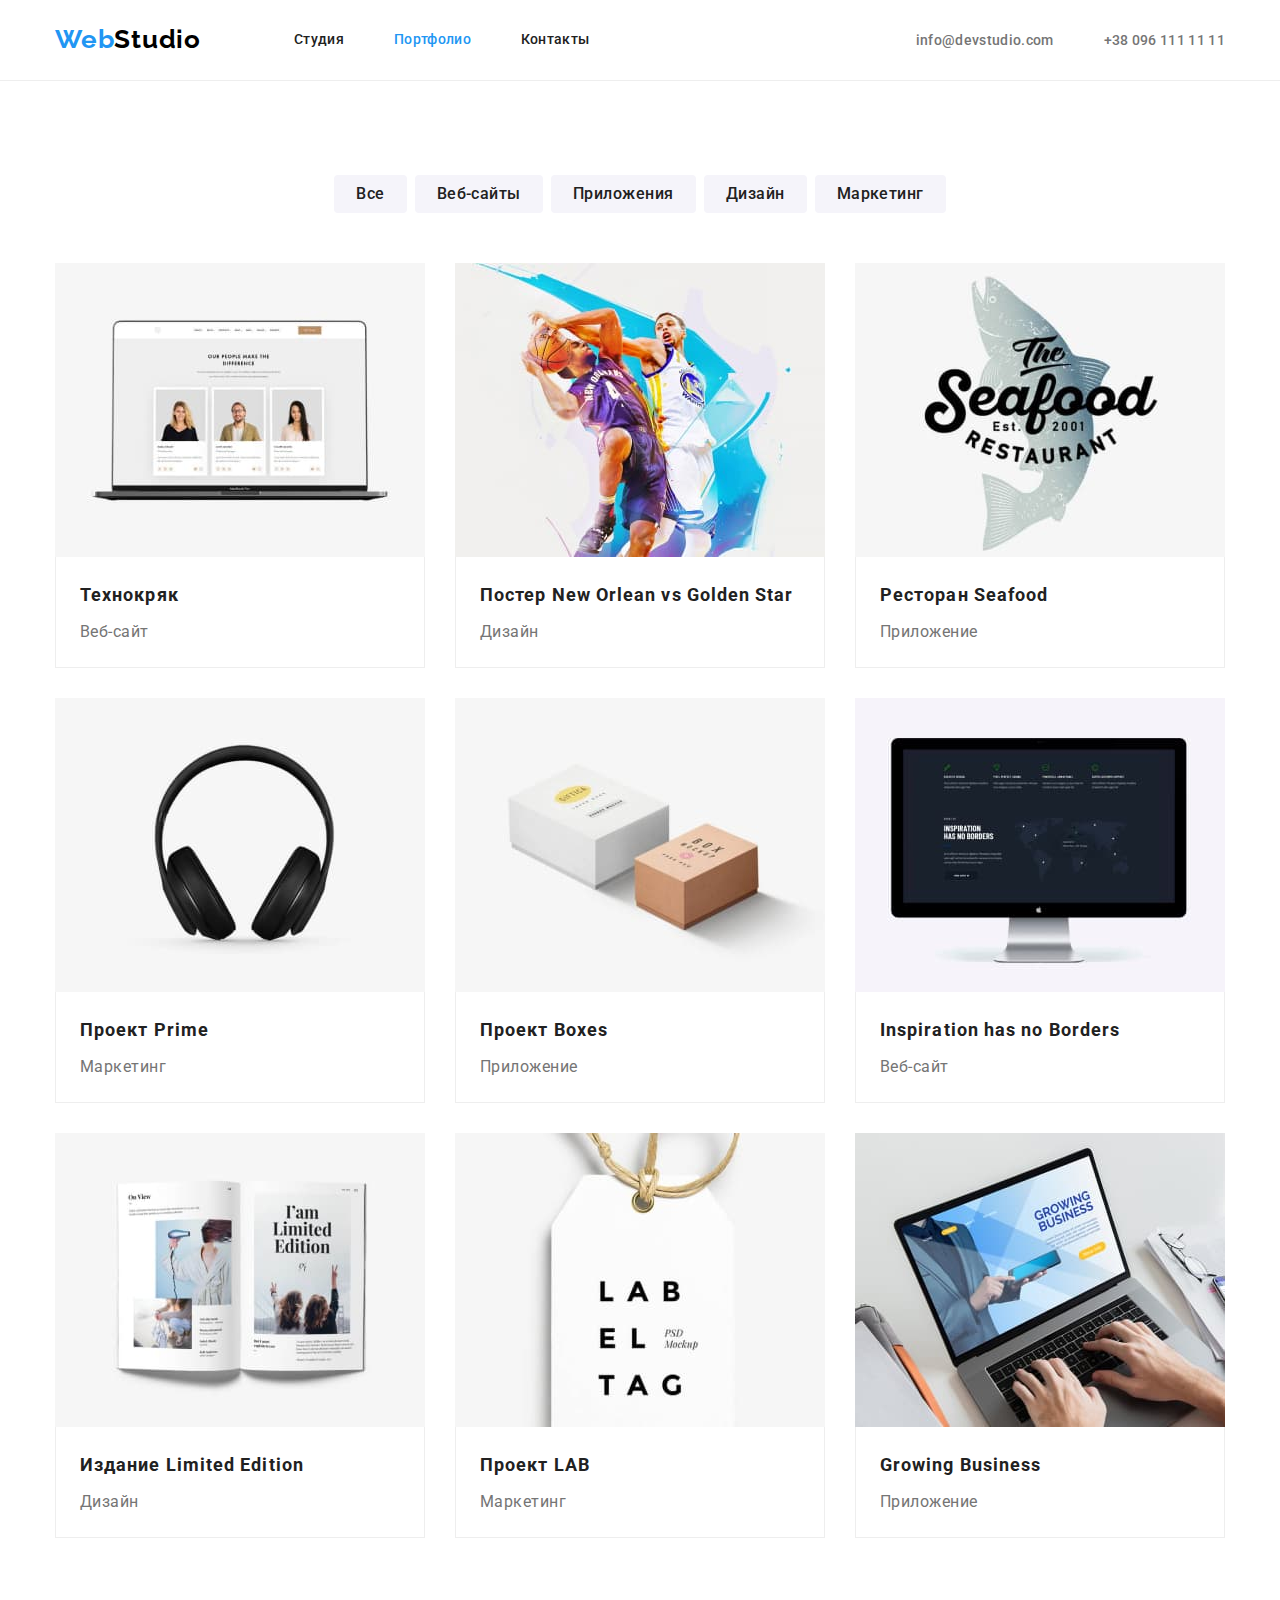
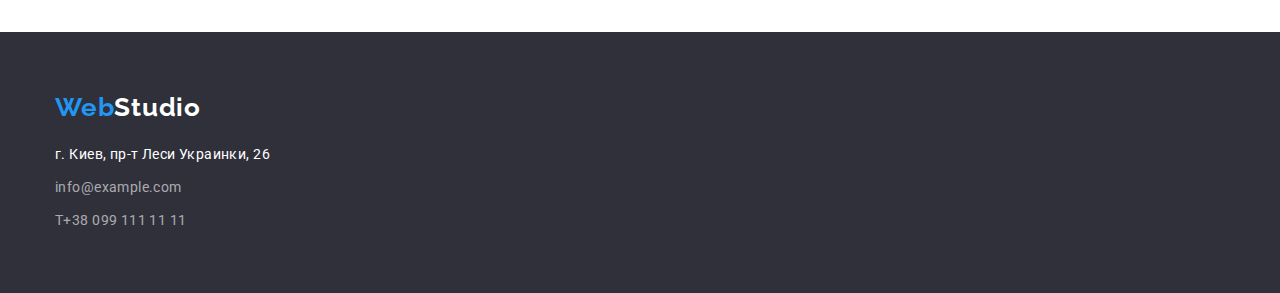
==== portfolio.html @ 12ffaf76 "new repo" ====
<!DOCTYPE html>
<html lang="ru">
  <head>
    <meta charset="UTF-8" />
    <meta name="viewport" content="width=device-width, initial-scale=1.0" />
    <title>Portfolio</title>
    <link
      href="https://fonts.googleapis.com/css2?family=Raleway:wght@700&family=Roboto:wght@400;500;700;900&display=swap"
      rel="stylesheet"
    />
    <link rel="stylesheet" href="https://cdnjs.cloudflare.com/ajax/libs/modern-normalize/1.1.0/modern-normalize.min.css" />
    <link rel="stylesheet" href="css/styles.css" />
  </head>
  <body>
    <header>
      <div class="container page-nav">
        <nav class="main-nav">
          <a href="" class="logo">
            <span class="logo-first" lang="en">Web</span
            ><span class="logo-second" lang="en">Studio</span>
          </a>

          <ul class="site-nav list">
            <li class="item"><a href="./index.html" class="link">Студия</a></li>
            <li class="item"><a href="./portfolio.html" class="link current">Портфолио</a></li>
            <li class="item"><a href="" class="link">Контакты</a></li>
          </ul>
        </nav>
        <ul class="contacts-list list">
          <li class="item">
            <a href="mailto:info@devstudio.com" class="link"
              >info@devstudio.com</a
            >
          </li>
          <li class="item">
            <a href="tel:+380961111111" class="link">+38 096 111 11 11</a>
          </li>
        </ul>
      </div>
    </header>

    <main>
      
      <section class="section">
      <div class="container">
        <h1 class="projects-title visually-hidden">Проекты</h1>
        <ul class="menu list">
          <li class="item"><button type="button" class="button button-portfolio">Все</button></li>
          <li class="item"><button type="button" class="button button-portfolio">Веб-сайты</button></li>
          <li class="item"><button type="button" class="button button-portfolio">Приложения</button></li>
          <li class="item"><button type="button" class="button button-portfolio">Дизайн</button></li>
          <li class="item"><button type="button" class="button button-portfolio">Маркетинг</button></li>
          </ul>
        </ul>
        <ul class="projects-list list">
          <li class="item">
            <a href="" class="link">
            <img src="images/img-portfolio1.jpg" alt="Технокряк" width="370" />
            <div class="project-name">
            <h2 class="title">Технокряк</h2>
            <p class="description">Веб-сайт</p>
            </div>
            </a>
          </li>
          <li class="item">
            <a href="" class="link" >
            <img src="images/img-portfolio2.jpg" alt="Постер" width="370" />
            <div class="project-name">
            <h2 class="title">Постер New Orlean vs Golden Star</h2>
            <p class="description">Дизайн</p>
            </div>
            </a>
          </li>
          <li class="item"> 
            <a href="" class="link">
            <img
              src="images/img-portfolio3.jpg"
              alt="Ресторан Seafood"
              width="370"
            />
            <div class="project-name">
            <h2 class="title">Ресторан Seafood</h2>
            <p class="description">Приложение</p>
            </div>
            </a>
          </li>
          <li class="item"> 
            <a href="" class="link">
            <img
              src="images/img-portfolio4.jpg"
              alt="Проект Prime"
              width="370"
            />
            <div class="project-name">
            <h2 class="title">Проект Prime</h2>
            <p class="description">Маркетинг</p>
            </div>
            </a>
          </li>
          <li class="item">
            <a href="" class="link">
            <img
              src="images/img-portfolio5.jpg"
              alt="Проект Boxes"
              width="370"
            />
            <div class="project-name">
            <h2 class="title">Проект Boxes</h2>
            <p class="description">Приложение</p>
            </div>
            </a>
          </li>
          <li class="item">
            <a href="" class="link">
            <img src="images/img-portfolio6.jpg" alt="Веб-сайт" width="370" />
            <div class="project-name">
            <h2 class="title">Inspiration has no Borders</h2>
            <p class="description">Веб-сайт</p>
            </div>
            </a>
          </li>
          <li class="item"> 
            <a href="" class="link">
            <img
              src="images/img-portfolio7.jpg"
              alt="Издание Limited Edition"
              width="370"
            />
            <div class="project-name">
            <h2 class="title">Издание Limited Edition</h2>
            <p class="description">Дизайн</p>
            </div>
            </a>
          </li>
          <li class="item">
            <a href="" class="link">
            <img src="images/img-portfolio8.jpg" alt="Проект LAB" width="370" />
            <div class="project-name">
            <h2 class="title">Проект LAB</h2>
            <p class="description">Маркетинг</p>
            </div>
          </a>
          </li>
          <li class="item">
            <a href="" class="link">
            <img src="images/img-portfolio9.jpg" alt="Приложение" width="370" />
            <div class="project-name">
            <h2 class="title">Growing Business</h2>
            <p class="description">Приложение</p>
            </div>
          </a>
          </li>
        </ul>
      </div>
      </section>
      
    </main>
    
    <footer class="footer">
      <div class="container">
        <a href="" class="logo">
          <span class="logo-first" lang="en">Web</span
          ><span class="logo-footer" lang="en">Studio</span>
        </a>

        <address class="address">
          <p>г. Киев, пр-т Леси Украинки, 26</p>
          <ul class="footer-list list">
            <li class="item">
              <a href="mailto:info@example.com" class="link"
                >info@example.com</a
              >
            </li>
            <li class="item">
              <a href="tel:+380991111111" class="link">T+38 099 111 11 11</a>
            </li>
          </ul>
        </address>
      </div>
    </footer>
    
  </body>
</html>
---- css/styles.css ----
html {
  box-sizing: border-box;
}

*,
*::before,
*::after {
  box-sizing: inherit;
}

:root {
  --primary-text-color: #757575;
  --title-text-color: #212121;
  --accent-color: #2196f3;
  --logo-second-color: #000000;
  --white-color: #ffffff;
  --background-hero-footer: #2f303a;
  --button-background: #f5f4fa;
  --footer-contacts: rgba(255, 255, 255, 0.6);
  --main-button-hover: #118ce8;
  --border-color: #eeeeee;
  --header-line: ##ececec;
}

body {
  margin: 0;

  color: var(--primary-text-color);
  background-color: var(--white-color);
  font-family: "Roboto", sans-serif;
  letter-spacing: 0.02em;
}

img {
  display: block;
}

/*Утилиты*/

.list {
  list-style: none;
  padding: 0;
  margin: 0;
}

.link {
  text-decoration: none;
}

header {
  border-bottom: 1px solid var(--border-color);
}

.container {
  width: 1200px;
  padding-left: 15px;
  padding-right: 15px;
  margin: 0 auto;
}

/*header*/

.logo {
  text-decoration: none;
}

.logo-first {
  font-family: "Raleway", sans-serif;
  font-weight: 700;
  font-size: 26px;
  line-height: 1.2;
  letter-spacing: 0.03em;

  color: var(--accent-color);
}

.logo-second {
  font-family: "Raleway", sans-serif;
  font-weight: 700;
  font-size: 26px;
  line-height: 1.2;
  letter-spacing: 0.03em;

  color: var(--logo-second-color);
}

.logo-footer {
  font-family: "Raleway", sans-serif;
  font-weight: 700;
  font-size: 26px;
  line-height: 1.2;
  letter-spacing: 0.03em;

  color: var(--white-color);
}

/* Site nav*/

.page-nav {
  display: flex;
  align-items: center;
}

.main-nav {
  display: flex;
  align-items: center;
}

.site-nav {
  display: flex;
  margin-left: 93px;
}

.contacts-list {
  display: flex;
  margin-left: auto;
}

.contacts-list .item + .item {
  margin-left: 50px;
}

.site-nav .link {
  display: block;
  padding-top: 32px;
  padding-bottom: 32px;

  color: var(--title-text-color);
  font-weight: 500;
  font-size: 14px;
  line-height: 1.14;
}

.site-nav .item:not(:last-child) {
  margin-right: 50px;
}

.site-nav .link:hover,
.site-nav .link:focus {
  color: var(--accent-color);
}

.site-nav .link.current {
  color: var(--accent-color);
}

.contacts-list .link {
  font-weight: 500;
  font-size: 14px;
  line-height: 1.14;
  color: var(--primary-text-color);
}

.contacts-list .link:hover,
.contacts-list .link:focus {
  color: var(--accent-color);
}

/* hero */

h1,
h2,
h3,
h4,
p {
  margin-top: 0;
  margin-bottom: 0;
}

.hero {
  text-align: center;
  padding-bottom: 200px;
  padding-top: 200px;
  background-color: var(--background-hero-footer);
}

.hero-title {
  margin-bottom: 30px;
  max-width: 700px;
  margin-left: auto;
  margin-right: auto;

  font-style: normal;
  font-weight: 900;
  font-size: 44px;
  line-height: 1.36;
  letter-spacing: 0.06em;
  text-transform: uppercase;
  color: var(--white-color);
}

.visually-hidden {
  position: absolute;
  width: 1px;
  height: 1px;
  margin: -1px;
  border: 0;
  padding: 0;

  white-space: nowrap;
  clip-path: inset(100%);
  clip: rect(0 0 0 0);
  overflow: hidden;
}

.works-title,
.team-title {
  margin-bottom: 50px;

  font-weight: 700;
  font-size: 36px;
  line-height: 1.16;
  text-align: center;
  letter-spacing: 0.03em;
  color: var(--title-text-color);
}

.features-list {
  display: flex;
  flex-wrap: wrap;
}

.features-list .item {
  width: 270px;
}

.features-list .item:not(:last-child) {
  margin-right: 30px;
}

.features-list .title {
  margin-bottom: 10px;

  font-weight: 700;
  font-size: 14px;
  line-height: 1.14;
  letter-spacing: 0.03em;
  text-transform: uppercase;
  color: var(--title-text-color);
}

.features-list .description {
  font-size: 14px;
  line-height: 1.7;
  letter-spacing: 0.03em;
}

.works-list {
  display: flex;
}

.works-list .item:not(:last-child) {
  margin-right: 30px;
}

.section {
  padding-top: 94px;
  padding-bottom: 94px;
}

.section.no-padding {
  padding-top: 0px;
  padding-bottom: 94px;
}

.section.team {
  background-color: var(--button-background);
}

.team-list {
  display: flex;
  flex-wrap: wrap;
}

.team-list .item:not(:last-child) {
  margin-right: 30px;
}

.team-list .title {
  margin-bottom: 10px;

  font-weight: 500;
  font-size: 16px;
  line-height: 1.18;
  text-align: center;
  letter-spacing: 0.03em;

  color: var(--title-text-color);
}

.team-list .description {
  font-size: 16px;
  line-height: 1.18;
  text-align: center;
  letter-spacing: 0.03em;
}

.team-list .item {
  width: 270px;

  background-color: var(--white-color);
}

.teamcard {
  padding-top: 30px;
  padding-bottom: 30px;
  padding-left: 20px;
  padding-right: 20px;
}

.menu {
  display: flex;
  justify-content: center;
  margin-bottom: 50px;
}

.menu > .item:not(:last-child) {
  margin-right: 8px;
}

.projects-list {
  display: flex;
  flex-wrap: wrap;
}

.project-name {
  border: 1px solid var(--border-color);
  border-top: none;
}

.projects-list .item {
  width: 370px;
  margin-right: 30px;
  margin-bottom: 30px;
}

.projects-list > .item:nth-child(3n) {
  margin-right: 0;
}

.projects-list .item:nth-last-child(-n + 3) {
  margin-bottom: 0;
}

.projects-list .title {
  margin-bottom: 4px;

  font-weight: 700;
  font-size: 18px;
  line-height: 2;
  letter-spacing: 0.06em;

  color: var(--title-text-color);
}

.projects-list .description {
  font-size: 16px;
  line-height: 1.88;
  letter-spacing: 0.03em;
  color: var(--primary-text-color);
}

.project-name {
  padding: 20px 24px;
}

.button {
  font-family: inherit;
  cursor: pointer;
}

.button-main {
  padding: 10px 32px;
  border-radius: 4px;
  border: 0;
  min-width: 200px;

  text-align: center;
  font-weight: 700;
  font-size: 16px;
  line-height: 1.88;
  letter-spacing: 0.06em;

  background-color: var(--accent-color);
  color: var(--white-color);
}

.button-main:hover,
.button-main:focus {
  background-color: var(--main-button-hover);
}

.button-portfolio {
  display: inline-block;
  padding: 6px 22px;
  border-radius: 4px;
  border: 0;
  text-align: center;

  font-weight: 500;
  font-size: 16px;
  line-height: 1.63;
  letter-spacing: 0.03em;

  background-color: var(--button-background);
  color: var(--title-text-color);
}

.button-portfolio:hover,
.button-portfolio:focus {
  background-color: var(--accent-color);
  color: var(--white-color);
}

.footer {
  padding-top: 60px;
  padding-bottom: 60px;

  background-color: var(--background-hero-footer);
}

.address {
  margin-top: 20px;

  font-style: normal;
  font-size: 14px;
  line-height: 1.7;
  letter-spacing: 0.03em;
  color: var(--white-color);
}

.footer-list .link {
  font-style: normal;
  font-size: 14px;
  line-height: 1.7;
  letter-spacing: 0.03em;
  color: var(--footer-contacts);
}

.footer-list {
  margin-top: 9px;
}

.footer-list > .item:not(:first-child) {
  margin-top: 9px;
}

.footer-list .link:hover,
.footer-list .link:focus {
  color: var(--accent-color);
}
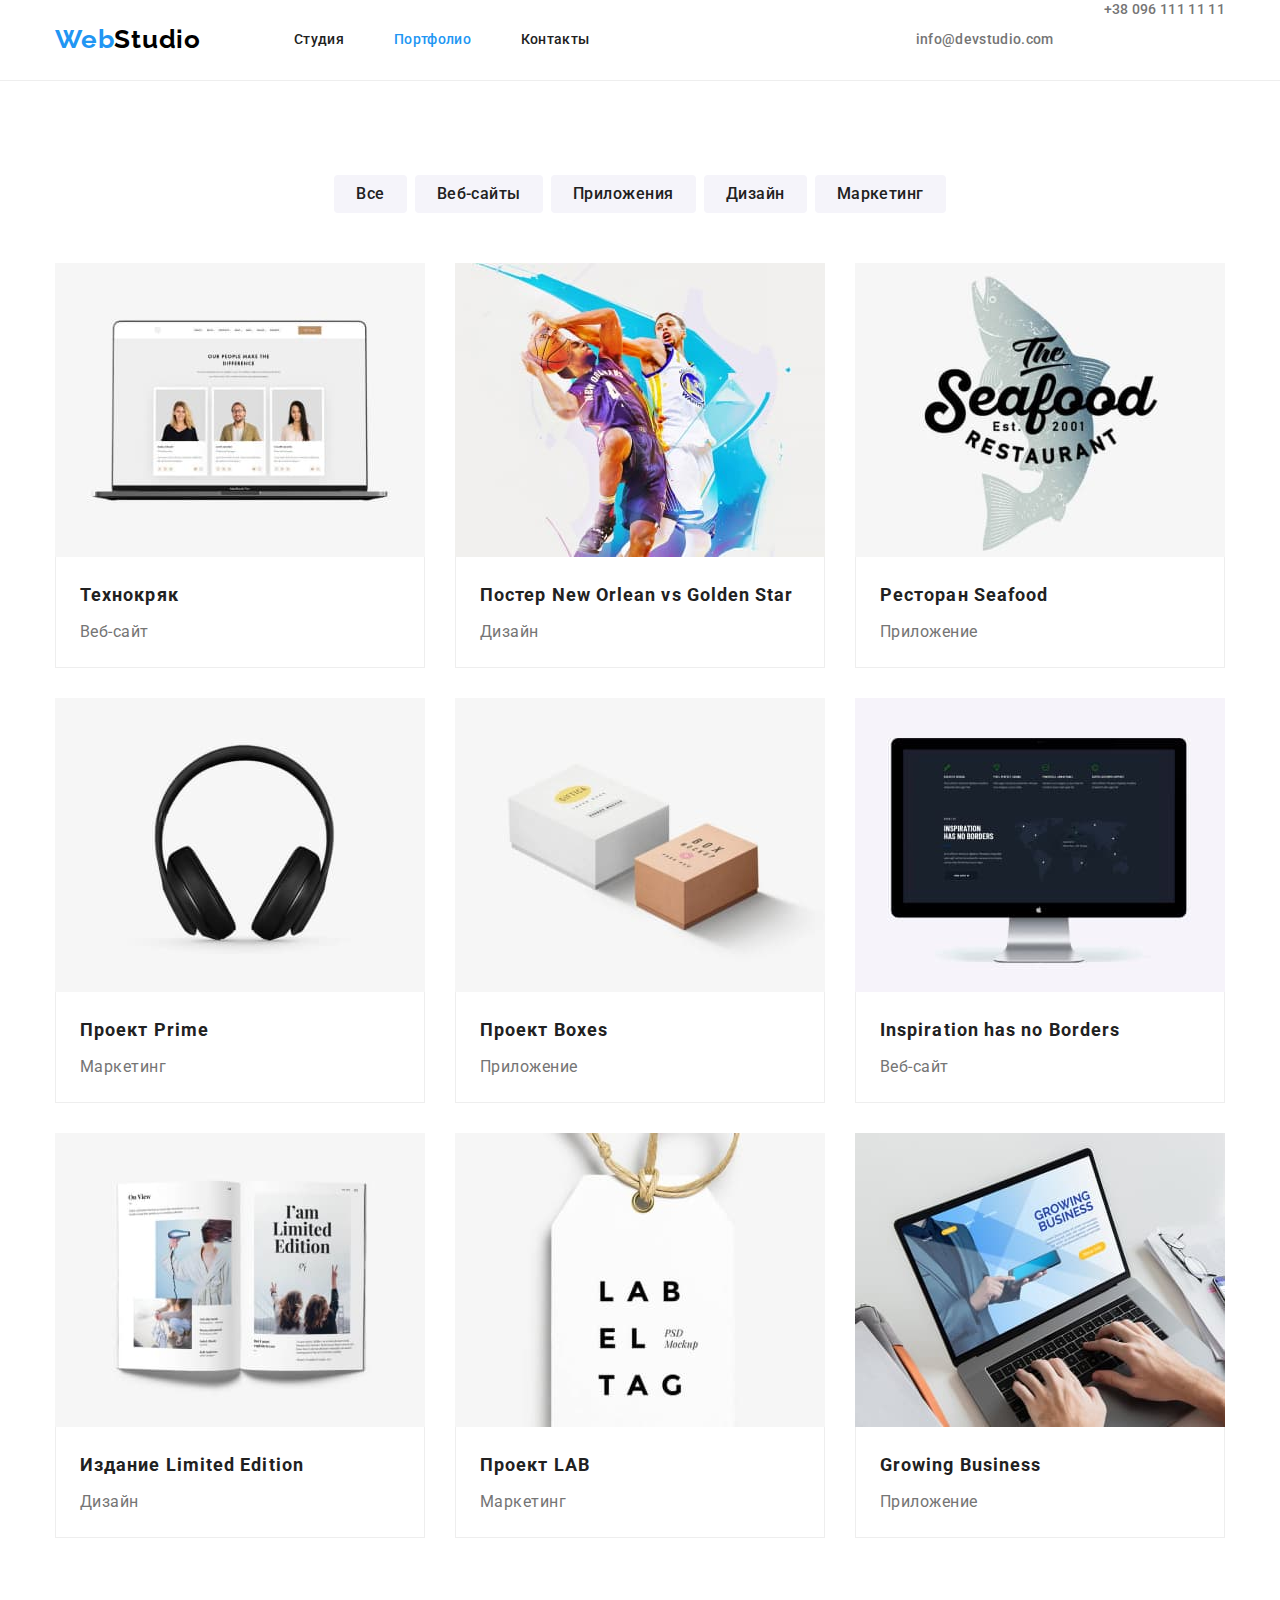
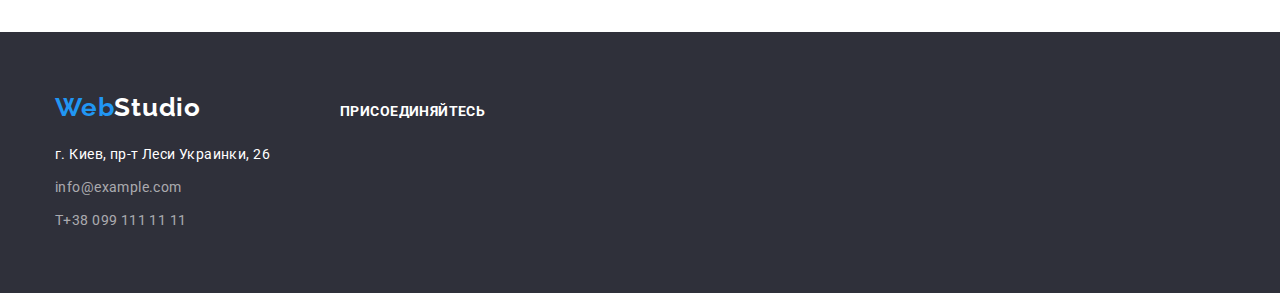
==== commit 74923324: "sprite svg" ====
--- a/portfolio.html
+++ b/portfolio.html
@@ -28,7 +28,7 @@
         </nav>
         <ul class="contacts-list list">
           <li class="item">
-            <a href="mailto:info@devstudio.com" class="link"
+            <a href="mailto:info@devstudio.com" class="mail-link link"
               >info@devstudio.com</a
             >
           </li>
@@ -53,7 +53,7 @@
           </ul>
         </ul>
         <ul class="projects-list list">
-          <li class="item">
+          <li class="item" tabindex="0">
             <a href="" class="link">
             <img src="images/img-portfolio1.jpg" alt="Технокряк" width="370" />
             <div class="project-name">
@@ -62,8 +62,8 @@
             </div>
             </a>
           </li>
-          <li class="item">
-            <a href="" class="link" >
+          <li class="item" tabindex="0">
+            <a href="" class="link">
             <img src="images/img-portfolio2.jpg" alt="Постер" width="370" />
             <div class="project-name">
             <h2 class="title">Постер New Orlean vs Golden Star</h2>
@@ -71,7 +71,7 @@
             </div>
             </a>
           </li>
-          <li class="item"> 
+          <li class="item" tabindex="0"> 
             <a href="" class="link">
             <img
               src="images/img-portfolio3.jpg"
@@ -84,7 +84,7 @@
             </div>
             </a>
           </li>
-          <li class="item"> 
+          <li class="item" tabindex="0"> 
             <a href="" class="link">
             <img
               src="images/img-portfolio4.jpg"
@@ -97,7 +97,7 @@
             </div>
             </a>
           </li>
-          <li class="item">
+          <li class="item" tabindex="0">
             <a href="" class="link">
             <img
               src="images/img-portfolio5.jpg"
@@ -110,7 +110,7 @@
             </div>
             </a>
           </li>
-          <li class="item">
+          <li class="item" tabindex="0">
             <a href="" class="link">
             <img src="images/img-portfolio6.jpg" alt="Веб-сайт" width="370" />
             <div class="project-name">
@@ -119,7 +119,7 @@
             </div>
             </a>
           </li>
-          <li class="item"> 
+          <li class="item" tabindex="0"> 
             <a href="" class="link">
             <img
               src="images/img-portfolio7.jpg"
@@ -132,7 +132,7 @@
             </div>
             </a>
           </li>
-          <li class="item">
+          <li class="item" tabindex="0">
             <a href="" class="link">
             <img src="images/img-portfolio8.jpg" alt="Проект LAB" width="370" />
             <div class="project-name">
@@ -141,7 +141,7 @@
             </div>
           </a>
           </li>
-          <li class="item">
+          <li class="item" tabindex="0">
             <a href="" class="link">
             <img src="images/img-portfolio9.jpg" alt="Приложение" width="370" />
             <div class="project-name">
@@ -156,14 +156,15 @@
       
     </main>
     
-    <footer class="footer">
-      <div class="container">
-        <a href="" class="logo">
+  <footer class="footer">
+      <div class="footer-container container">
+        <div class="address-container">
+          <a href="" class="logo">
           <span class="logo-first" lang="en">Web</span
           ><span class="logo-footer" lang="en">Studio</span>
-        </a>
-
-        <address class="address">
+          </a>
+        
+          <address class="address">
           <p>г. Киев, пр-т Леси Украинки, 26</p>
           <ul class="footer-list list">
             <li class="item">
@@ -175,9 +176,19 @@
               <a href="tel:+380991111111" class="link">T+38 099 111 11 11</a>
             </li>
           </ul>
-        </address>
+          </address>
+        </div>
+        <div class="media-container">
+          <p class="media-text">Присоединяйтесь</p>
+          <ul class="social-media list">
+          <li class="instagram"><a href=""></a></li>
+          <li class="twitter"><a href=""></a></li>
+          <li class="facebook"><a href=""></a></li>
+          <li class="linkedin"><a href=""></a></li>
+          </ul>
+        </div>
       </div>
-    </footer>
+  </footer>
     
   </body>
 </html>
--- a/css/styles.css
+++ b/css/styles.css
@@ -14,7 +14,8 @@
   --accent-color: #2196f3;
   --logo-second-color: #000000;
   --white-color: #ffffff;
-  --background-hero-footer: #2f303a;
+  --background-footer: #2f303a;
+  --background-hero: #c4c4c4;
   --button-background: #f5f4fa;
   --footer-contacts: rgba(255, 255, 255, 0.6);
   --main-button-hover: #118ce8;
@@ -154,6 +155,23 @@
 .contacts-list .link:hover,
 .contacts-list .link:focus {
   color: var(--accent-color);
+}
+
+.mail-link {
+  display: inline-flex;
+  padding-top: 32px;
+  padding-bottom: 32px;
+}
+
+.mail-link::before {
+  content: "";
+  background-image: url(../images/envelope.svg);
+}
+
+.phone-link {
+  display: inline-flex;
+  padding-top: 32px;
+  padding-bottom: 32px;
 }
 
 /* hero */
@@ -171,7 +189,6 @@
   text-align: center;
   padding-bottom: 200px;
   padding-top: 200px;
-  background-color: var(--background-hero-footer);
 }
 
 .hero-title {
@@ -189,6 +206,24 @@
   color: var(--white-color);
 }
 
+/*Overlay */
+.overlay {
+  max-width: 1600px;
+  height: 600px;
+  margin-left: auto;
+  margin-right: auto;
+  background-color: var(--background-hero);
+  background-image: linear-gradient(
+      to right,
+      rgba(47, 48, 58, 0.4),
+      rgba(47, 48, 58, 0.4)
+    ),
+    url(../images/img-background.jpg);
+  background-repeat: no-repeat;
+  background-position: center;
+  background-size: cover;
+}
+
 .visually-hidden {
   position: absolute;
   width: 1px;
@@ -204,7 +239,8 @@
 }
 
 .works-title,
-.team-title {
+.team-title,
+.clients-title {
   margin-bottom: 50px;
 
   font-weight: 700;
@@ -230,6 +266,7 @@
 
 .features-list .title {
   margin-bottom: 10px;
+  margin-top: 30px;
 
   font-weight: 700;
   font-size: 14px;
@@ -243,6 +280,33 @@
   font-size: 14px;
   line-height: 1.7;
   letter-spacing: 0.03em;
+}
+
+.features-list .item::before {
+  display: block;
+  content: "";
+  height: 120px;
+  background-size: content;
+  background-repeat: no-repeat;
+  background-position: center;
+  border-radius: 4px;
+
+  background-color: var(--button-background);
+}
+
+.icon-attention::before {
+  background-image: url(../images/antenna.svg);
+}
+.icon-clock::before {
+  background-image: url(../images/clock.svg);
+}
+
+.icon-planning::before {
+  background-image: url(../images/diagram.svg);
+}
+
+.icon-astronaut::before {
+  background-image: url(../images/astronaut.svg);
 }
 
 .works-list {
@@ -265,6 +329,9 @@
 
 .section.team {
   background-color: var(--button-background);
+  max-width: 1600px;
+  margin-left: auto;
+  margin-right: auto;
 }
 
 .team-list {
@@ -297,8 +364,10 @@
 
 .team-list .item {
   width: 270px;
-
+  box-shadow: 0px 1px 3px rgba(0, 0, 0, 0.12), 0px 1px 1px rgba(0, 0, 0, 0.14),
+    0px 2px 1px rgba(0, 0, 0, 0.2);
   background-color: var(--white-color);
+  border-radius: 0px 0px 4px 4px;
 }
 
 .teamcard {
@@ -332,6 +401,17 @@
   width: 370px;
   margin-right: 30px;
   margin-bottom: 30px;
+}
+
+.projects-list .item:hover {
+  box-shadow: 0px 1px 1px rgba(0, 0, 0, 0.12), 0px 4px 4px rgba(0, 0, 0, 0.06),
+    1px 4px 6px rgba(0, 0, 0, 0.16);
+}
+
+.projects-list .item:focus {
+  outline: none;
+  box-shadow: 0px 1px 1px rgba(0, 0, 0, 0.12), 0px 4px 4px rgba(0, 0, 0, 0.06),
+    1px 4px 6px rgba(0, 0, 0, 0.16);
 }
 
 .projects-list > .item:nth-child(3n) {
@@ -410,13 +490,22 @@
 .button-portfolio:focus {
   background-color: var(--accent-color);
   color: var(--white-color);
+  box-shadow: 0px 3px 1px rgba(0, 0, 0, 0.1), 0px 1px 2px rgba(0, 0, 0, 0.08),
+    0px 2px 2px rgba(0, 0, 0, 0.12);
+}
+
+.button-portfolio:focus {
+  outline: none;
 }
 
 .footer {
+  max-width: 1600px;
+  margin-left: auto;
+  margin-right: auto;
   padding-top: 60px;
   padding-bottom: 60px;
 
-  background-color: var(--background-hero-footer);
+  background-color: var(--background-footer);
 }
 
 .address {
@@ -449,3 +538,26 @@
 .footer-list .link:focus {
   color: var(--accent-color);
 }
+
+.media-text {
+  font-weight: 700;
+  font-size: 14px;
+  line-height: 1.14;
+  letter-spacing: 0.03em;
+  text-transform: uppercase;
+
+  color: var(--white-color);
+}
+
+.footer-container {
+  display: flex;
+  align-items: baseline;
+}
+
+.media-container {
+  margin-left: 70px;
+}
+
+.social-media {
+  display: flex;
+}
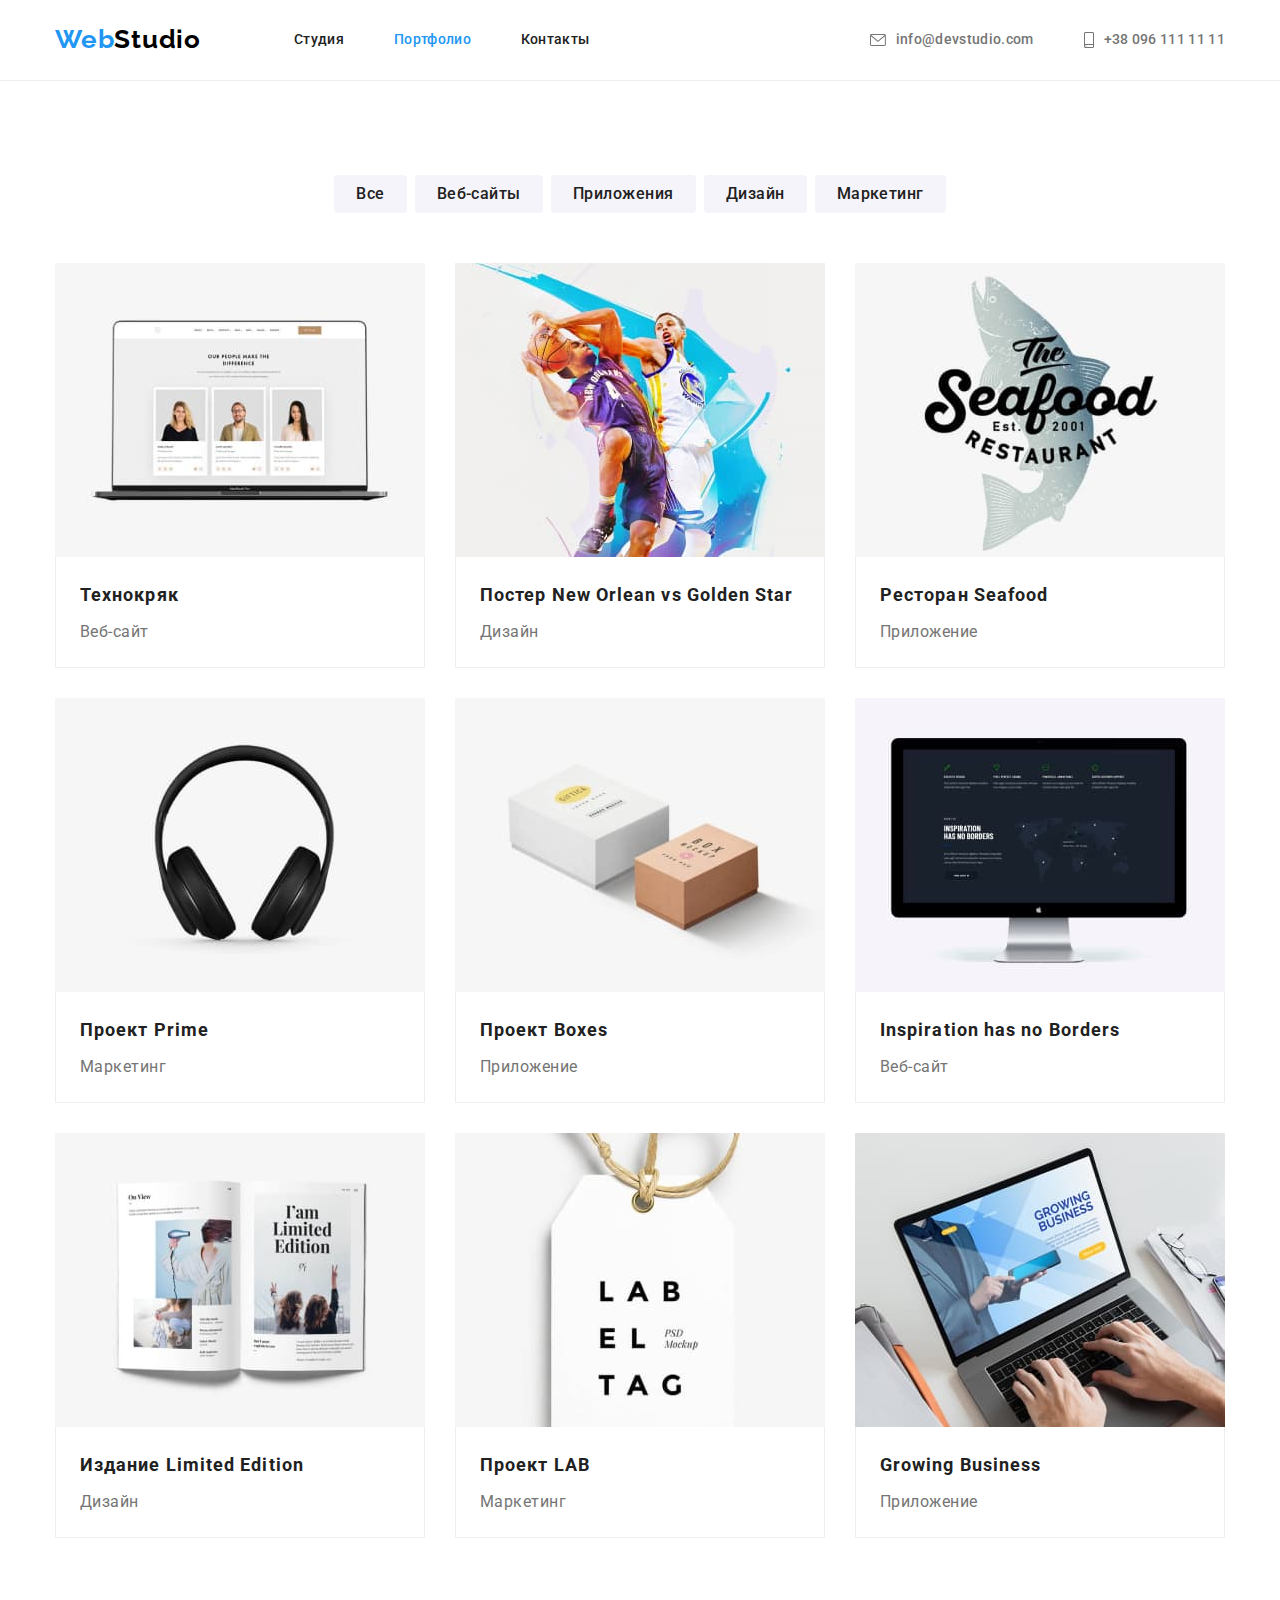
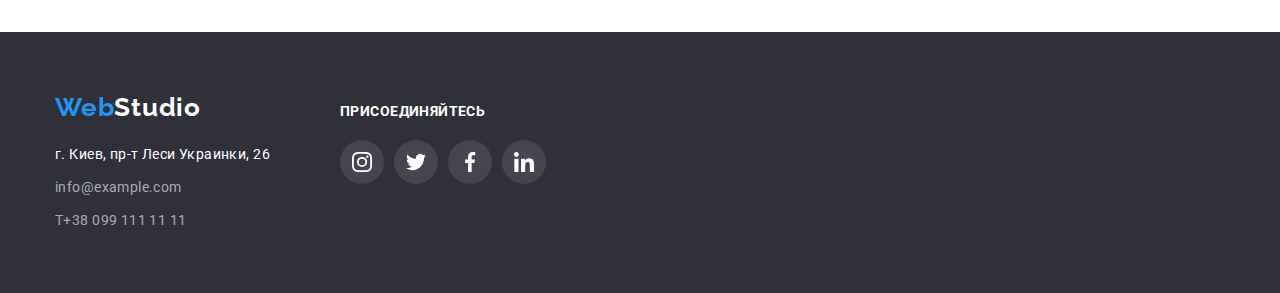
==== commit 9637d488: "svg іконки та ховери" ====
--- a/portfolio.html
+++ b/portfolio.html
@@ -28,12 +28,20 @@
         </nav>
         <ul class="contacts-list list">
           <li class="item">
-            <a href="mailto:info@devstudio.com" class="mail-link link"
-              >info@devstudio.com</a
+            <a href="mailto:info@devstudio.com" class="link">
+              <svg class="contacts-icon" width="16px" height="12px">
+              <use href="./images/sprite.svg#icon-envelope"></use>
+            </svg>
+              info@devstudio.com</a
             >
           </li>
           <li class="item">
-            <a href="tel:+380961111111" class="link">+38 096 111 11 11</a>
+            <a href="tel:+380961111111" class="link">
+              <svg class="contacts-icon" width="10px" height="16px">
+              <use href="./images/sprite.svg#icon-smartphone"></use>
+            </svg>
+              +38 096 111 11 11</a
+            >
           </li>
         </ul>
       </div>
@@ -180,11 +188,35 @@
         </div>
         <div class="media-container">
           <p class="media-text">Присоединяйтесь</p>
-          <ul class="social-media list">
-          <li class="instagram"><a href=""></a></li>
-          <li class="twitter"><a href=""></a></li>
-          <li class="facebook"><a href=""></a></li>
-          <li class="linkedin"><a href=""></a></li>
+          <ul class="media-footer list">
+            <li class="media-item">
+              <a href="" class="media-link">
+                <svg class="footer-icon">
+                  <use href="./images/sprite.svg#icon-instagram"></use>
+                </svg>
+              </a>
+            </li>
+            <li class="media-item">
+              <a href="" class="media-link">
+                <svg class="footer-icon">
+                  <use href="./images/sprite.svg#icon-twitter"></use>
+                </svg>
+              </a>
+            </li>
+            <li class="media-item">
+              <a href="" class="media-link">
+                <svg class="footer-icon">
+                  <use href="./images/sprite.svg#icon-facebook"></use>
+                </svg>
+              </a>
+            </li>
+            <li class="media-item">
+              <a href="" class="media-link">
+                <svg class="footer-icon">
+                  <use href="./images/sprite.svg#icon-linkedin"></use>
+                </svg>
+              </a>
+            </li>
           </ul>
         </div>
       </div>
--- a/css/styles.css
+++ b/css/styles.css
@@ -21,6 +21,8 @@
   --main-button-hover: #118ce8;
   --border-color: #eeeeee;
   --header-line: ##ececec;
+  --clients-gray: #afb1b8;
+  --background-footer-icons: rgba(255, 255, 255, 0.1);
 }
 
 body {
@@ -146,32 +148,23 @@
 }
 
 .contacts-list .link {
+  display: flex;
+  align-items: center;
   font-weight: 500;
   font-size: 14px;
   line-height: 1.14;
   color: var(--primary-text-color);
+  fill: var(--primary-text-color);
 }
 
 .contacts-list .link:hover,
 .contacts-list .link:focus {
   color: var(--accent-color);
-}
-
-.mail-link {
-  display: inline-flex;
-  padding-top: 32px;
-  padding-bottom: 32px;
-}
-
-.mail-link::before {
-  content: "";
-  background-image: url(../images/envelope.svg);
-}
-
-.phone-link {
-  display: inline-flex;
-  padding-top: 32px;
-  padding-bottom: 32px;
+  fill: var(--accent-color);
+}
+
+.contacts-icon {
+  margin-right: 10px;
 }
 
 /* hero */
@@ -266,7 +259,6 @@
 
 .features-list .title {
   margin-bottom: 10px;
-  margin-top: 30px;
 
   font-weight: 700;
   font-size: 14px;
@@ -282,31 +274,20 @@
   letter-spacing: 0.03em;
 }
 
-.features-list .item::before {
-  display: block;
-  content: "";
+.features-box {
+  width: 270px;
   height: 120px;
-  background-size: content;
-  background-repeat: no-repeat;
-  background-position: center;
+  padding: 25px 100px;
+
+  background-color: var(--button-background);
+
   border-radius: 4px;
-
-  background-color: var(--button-background);
-}
-
-.icon-attention::before {
-  background-image: url(../images/antenna.svg);
-}
-.icon-clock::before {
-  background-image: url(../images/clock.svg);
-}
-
-.icon-planning::before {
-  background-image: url(../images/diagram.svg);
-}
-
-.icon-astronaut::before {
-  background-image: url(../images/astronaut.svg);
+  margin-bottom: 30px;
+}
+
+.features-icon {
+  width: 70px;
+  height: 70px;
 }
 
 .works-list {
@@ -373,8 +354,89 @@
 .teamcard {
   padding-top: 30px;
   padding-bottom: 30px;
-  padding-left: 20px;
-  padding-right: 20px;
+  padding-left: 32px;
+  padding-right: 32px;
+}
+
+.social-media {
+  display: flex;
+  margin-top: 16px;
+}
+
+.media-footer {
+  display: flex;
+  margin-top: 20px;
+}
+
+.social-item:not(:last-child) {
+  margin-right: 10px;
+}
+
+.media-item:not(:last-child) {
+  margin-right: 10px;
+}
+
+.social-link {
+  display: block;
+  border-radius: 50%;
+  width: 44px;
+  height: 44px;
+}
+
+.social-icon {
+  width: 44px;
+  height: 44px;
+  padding: 12px;
+  fill: var(--clients-gray);
+}
+
+.footer-icon {
+  width: 44px;
+  height: 44px;
+  padding: 12px;
+  fill: var(--white-color);
+}
+
+.social-icon:hover {
+  fill: var(--white-color);
+}
+
+.social-link:hover {
+  background-color: var(--accent-color);
+}
+
+.media-link {
+  display: block;
+  width: 44px;
+  height: 44px;
+  border-radius: 50%;
+  background-color: var(--background-footer-icons);
+}
+
+.media-link:hover {
+  background-color: var(--accent-color);
+}
+
+.clients-list {
+  display: flex;
+}
+
+.clients-list .item:not(:last-child) {
+  margin-right: 30px;
+}
+
+.clients-icon {
+  width: 170px;
+  height: 92px;
+  padding: 16px 32px;
+  fill: var(--clients-gray);
+  outline: 1px solid var(--clients-gray);
+  border-radius: 4px;
+}
+
+.clients-icon:hover {
+  fill: var(--accent-color);
+  outline: 1px solid var(--accent-color);
 }
 
 .menu {
@@ -557,7 +619,3 @@
 .media-container {
   margin-left: 70px;
 }
-
-.social-media {
-  display: flex;
-}
